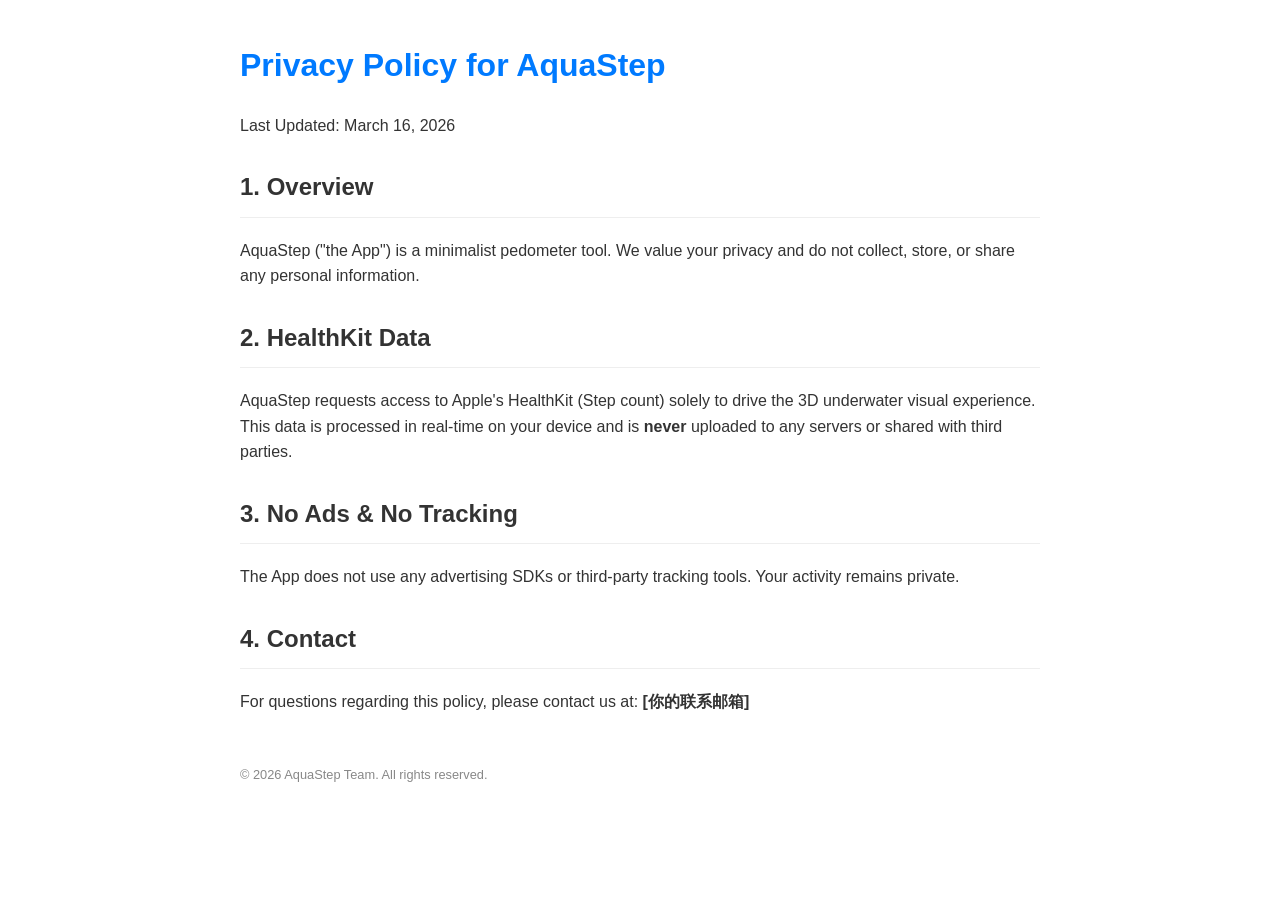
==== index.html @ 60d7770e "Add Privacy Policy page for AquaStep" ====
<!DOCTYPE html>
<html lang="en">
<head>
    <meta charset="UTF-8">
    <meta name="viewport" content="width=device-width, initial-scale=1.0">
    <title>Privacy Policy - AquaStep</title>
    <style>
        body { font-family: -apple-system, BlinkMacSystemFont, "Segoe UI", Roboto, sans-serif; line-height: 1.6; color: #333; max-width: 800px; margin: 40px auto; padding: 0 20px; }
        h1 { color: #007AFF; }
        h2 { border-bottom: 1px solid #eee; padding-bottom: 10px; margin-top: 30px; }
        .footer { margin-top: 50px; font-size: 0.8em; color: #888; }
    </style>
</head>
<body>
    <h1>Privacy Policy for AquaStep</h1>
    <p>Last Updated: March 16, 2026</p>

    <h2>1. Overview</h2>
    <p>AquaStep ("the App") is a minimalist pedometer tool. We value your privacy and do not collect, store, or share any personal information.</p>

    <h2>2. HealthKit Data</h2>
    <p>AquaStep requests access to Apple's HealthKit (Step count) solely to drive the 3D underwater visual experience. This data is processed in real-time on your device and is <strong>never</strong> uploaded to any servers or shared with third parties.</p>

    <h2>3. No Ads & No Tracking</h2>
    <p>The App does not use any advertising SDKs or third-party tracking tools. Your activity remains private.</p>

    <h2>4. Contact</h2>
    <p>For questions regarding this policy, please contact us at: <strong>[你的联系邮箱]</strong></p>

    <div class="footer">© 2026 AquaStep Team. All rights reserved.</div>
</body>
</html>
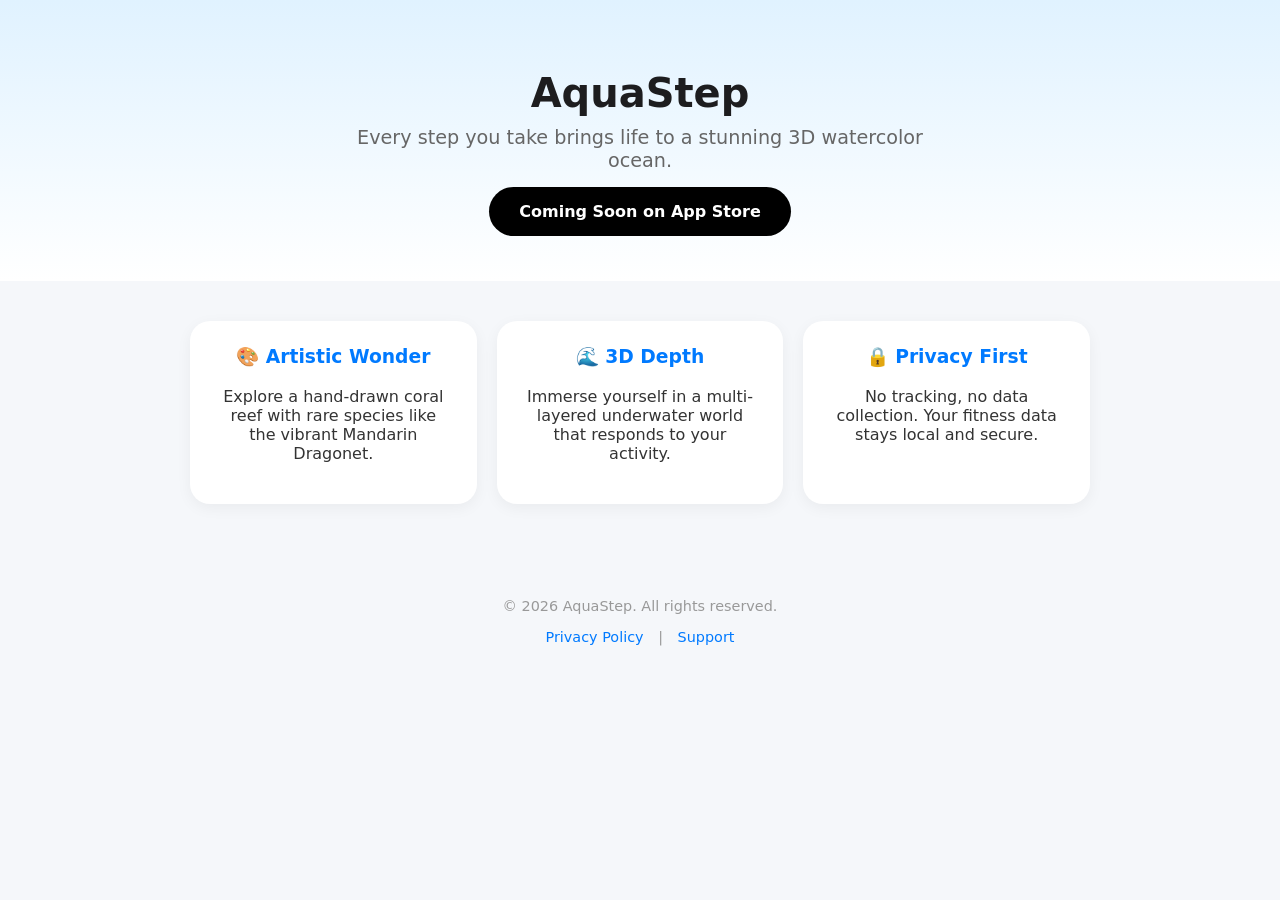
==== commit 52737819: "Update title and content for AquaStep landing page" ====
--- a/index.html
+++ b/index.html
@@ -3,30 +3,61 @@
 <head>
     <meta charset="UTF-8">
     <meta name="viewport" content="width=device-width, initial-scale=1.0">
-    <title>Privacy Policy - AquaStep</title>
+    <title>AquaStep - Walk to Build Your Ocean</title>
     <style>
-        body { font-family: -apple-system, BlinkMacSystemFont, "Segoe UI", Roboto, sans-serif; line-height: 1.6; color: #333; max-width: 800px; margin: 40px auto; padding: 0 20px; }
-        h1 { color: #007AFF; }
-        h2 { border-bottom: 1px solid #eee; padding-bottom: 10px; margin-top: 30px; }
-        .footer { margin-top: 50px; font-size: 0.8em; color: #888; }
+        :root { --primary: #007AFF; --bg: #f5f7fa; }
+        body { font-family: -apple-system, system-ui, sans-serif; margin: 0; background: var(--bg); color: #333; display: flex; flex-direction: column; align-items: center; }
+        
+        /* 顶部装饰区 */
+        .hero { background: linear-gradient(180deg, #e0f2ff 0%, #ffffff 100%); width: 100%; padding: 60px 20px; text-align: center; }
+        .app-icon { width: 120px; height: 120px; border-radius: 28px; box-shadow: 0 10px 30px rgba(0,0,0,0.1); margin-bottom: 20px; }
+        h1 { font-size: 2.5rem; margin: 10px 0; color: #1d1d1f; }
+        .tagline { font-size: 1.2rem; color: #666; max-width: 600px; margin: 0 auto 30px; }
+
+        /* 特性区 */
+        .features { max-width: 900px; display: grid; grid-template-columns: repeat(auto-fit, minmax(250px, 1fr)); gap: 20px; padding: 40px 20px; }
+        .card { background: white; padding: 25px; border-radius: 20px; box-shadow: 0 4px 15px rgba(0,0,0,0.05); text-align: center; }
+        .card h3 { color: var(--primary); margin-top: 0; }
+
+        /* 底部 */
+        footer { margin-top: auto; padding: 40px; font-size: 0.9rem; color: #999; text-align: center; }
+        footer a { color: var(--primary); text-decoration: none; margin: 0 10px; }
+        
+        .download-btn { background: #000; color: #fff; padding: 15px 30px; border-radius: 50px; text-decoration: none; font-weight: bold; transition: transform 0.2s; }
+        .download-btn:hover { transform: scale(1.05); }
     </style>
 </head>
 <body>
-    <h1>Privacy Policy for AquaStep</h1>
-    <p>Last Updated: March 16, 2026</p>
 
-    <h2>1. Overview</h2>
-    <p>AquaStep ("the App") is a minimalist pedometer tool. We value your privacy and do not collect, store, or share any personal information.</p>
+    <div class="hero">
+        <img src="https://tianxin1.github.io/AquaStep-Privacy/icon.png" alt="AquaStep Icon" class="app-icon" onerror="this.style.display='none'">
+        <h1>AquaStep</h1>
+        <p class="tagline">Every step you take brings life to a stunning 3D watercolor ocean.</p>
+        <a href="#" class="download-btn">Coming Soon on App Store</a>
+    </div>
 
-    <h2>2. HealthKit Data</h2>
-    <p>AquaStep requests access to Apple's HealthKit (Step count) solely to drive the 3D underwater visual experience. This data is processed in real-time on your device and is <strong>never</strong> uploaded to any servers or shared with third parties.</p>
+    <div class="features">
+        <div class="card">
+            <h3>🎨 Artistic Wonder</h3>
+            <p>Explore a hand-drawn coral reef with rare species like the vibrant Mandarin Dragonet.</p>
+        </div>
+        <div class="card">
+            <h3>🌊 3D Depth</h3>
+            <p>Immerse yourself in a multi-layered underwater world that responds to your activity.</p>
+        </div>
+        <div class="card">
+            <h3>🔒 Privacy First</h3>
+            <p>No tracking, no data collection. Your fitness data stays local and secure.</p>
+        </div>
+    </div>
 
-    <h2>3. No Ads & No Tracking</h2>
-    <p>The App does not use any advertising SDKs or third-party tracking tools. Your activity remains private.</p>
+    <footer>
+        <p>© 2026 AquaStep. All rights reserved.</p>
+        <p>
+            <a href="Privacy.html">Privacy Policy</a> | 
+            <a href="mailto:你的邮箱">Support</a>
+        </p>
+    </footer>
 
-    <h2>4. Contact</h2>
-    <p>For questions regarding this policy, please contact us at: <strong>[你的联系邮箱]</strong></p>
-
-    <div class="footer">© 2026 AquaStep Team. All rights reserved.</div>
 </body>
 </html>
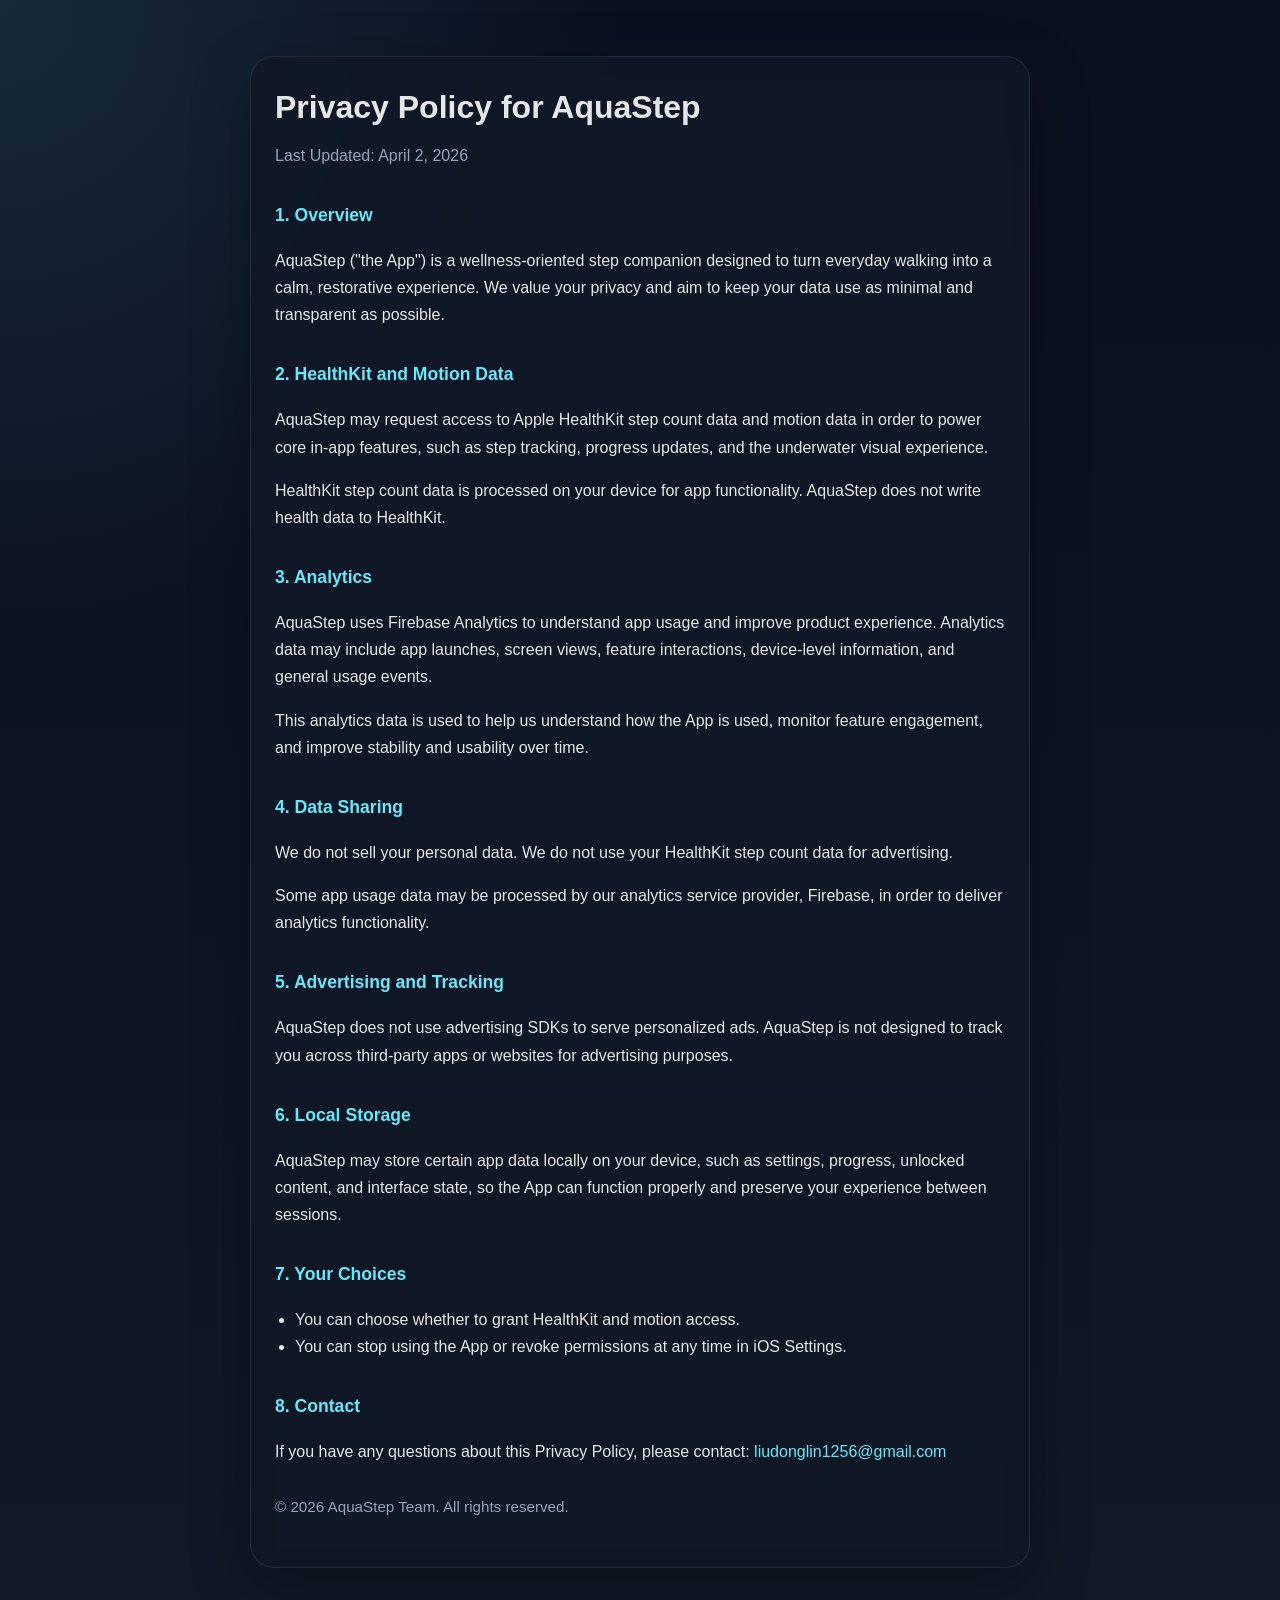
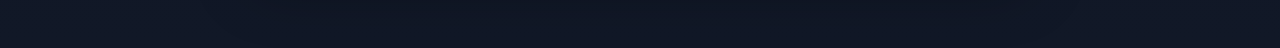
==== commit 21b04713: "Update index.html for Privacy Policy page" ====
--- a/index.html
+++ b/index.html
@@ -1,63 +1,161 @@
 <!DOCTYPE html>
 <html lang="en">
 <head>
-    <meta charset="UTF-8">
-    <meta name="viewport" content="width=device-width, initial-scale=1.0">
-    <title>AquaStep - Walk to Build Your Ocean</title>
-    <style>
-        :root { --primary: #007AFF; --bg: #f5f7fa; }
-        body { font-family: -apple-system, system-ui, sans-serif; margin: 0; background: var(--bg); color: #333; display: flex; flex-direction: column; align-items: center; }
-        
-        /* 顶部装饰区 */
-        .hero { background: linear-gradient(180deg, #e0f2ff 0%, #ffffff 100%); width: 100%; padding: 60px 20px; text-align: center; }
-        .app-icon { width: 120px; height: 120px; border-radius: 28px; box-shadow: 0 10px 30px rgba(0,0,0,0.1); margin-bottom: 20px; }
-        h1 { font-size: 2.5rem; margin: 10px 0; color: #1d1d1f; }
-        .tagline { font-size: 1.2rem; color: #666; max-width: 600px; margin: 0 auto 30px; }
+  <meta charset="UTF-8" />
+  <meta name="viewport" content="width=device-width, initial-scale=1.0" />
+  <title>Privacy Policy - AquaStep</title>
+  <style>
+    :root {
+      --bg: #0f172a;
+      --panel: #111827;
+      --text: #e5e7eb;
+      --muted: #94a3b8;
+      --accent: #67e8f9;
+      --border: rgba(255,255,255,0.08);
+    }
 
-        /* 特性区 */
-        .features { max-width: 900px; display: grid; grid-template-columns: repeat(auto-fit, minmax(250px, 1fr)); gap: 20px; padding: 40px 20px; }
-        .card { background: white; padding: 25px; border-radius: 20px; box-shadow: 0 4px 15px rgba(0,0,0,0.05); text-align: center; }
-        .card h3 { color: var(--primary); margin-top: 0; }
+    * { box-sizing: border-box; }
 
-        /* 底部 */
-        footer { margin-top: auto; padding: 40px; font-size: 0.9rem; color: #999; text-align: center; }
-        footer a { color: var(--primary); text-decoration: none; margin: 0 10px; }
-        
-        .download-btn { background: #000; color: #fff; padding: 15px 30px; border-radius: 50px; text-decoration: none; font-weight: bold; transition: transform 0.2s; }
-        .download-btn:hover { transform: scale(1.05); }
-    </style>
+    body {
+      margin: 0;
+      font-family: -apple-system, BlinkMacSystemFont, "SF Pro Text", "Helvetica Neue", sans-serif;
+      background:
+        radial-gradient(circle at top left, rgba(103,232,249,0.12), transparent 30%),
+        linear-gradient(180deg, #0b1020 0%, #111827 100%);
+      color: var(--text);
+      line-height: 1.7;
+    }
+
+    .wrap {
+      max-width: 820px;
+      margin: 0 auto;
+      padding: 56px 20px 80px;
+    }
+
+    .card {
+      background: rgba(17, 24, 39, 0.82);
+      backdrop-filter: blur(10px);
+      border: 1px solid var(--border);
+      border-radius: 24px;
+      padding: 32px 24px;
+      box-shadow: 0 20px 60px rgba(0, 0, 0, 0.28);
+    }
+
+    h1 {
+      margin: 0 0 8px;
+      font-size: 2rem;
+      line-height: 1.15;
+    }
+
+    h2 {
+      margin-top: 32px;
+      margin-bottom: 10px;
+      font-size: 1.1rem;
+      color: var(--accent);
+    }
+
+    p, li {
+      color: var(--text);
+      font-size: 1rem;
+    }
+
+    .muted {
+      color: var(--muted);
+      margin-bottom: 20px;
+    }
+
+    a {
+      color: var(--accent);
+      text-decoration: none;
+    }
+
+    a:hover {
+      text-decoration: underline;
+    }
+
+    ul {
+      padding-left: 20px;
+    }
+
+    .footer {
+      margin-top: 28px;
+      color: var(--muted);
+      font-size: 0.95rem;
+    }
+  </style>
 </head>
 <body>
+  <main class="wrap">
+    <section class="card">
+      <h1>Privacy Policy for AquaStep</h1>
+      <p class="muted">Last Updated: April 2, 2026</p >
 
-    <div class="hero">
-        <img src="https://tianxin1.github.io/AquaStep-Privacy/icon.png" alt="AquaStep Icon" class="app-icon" onerror="this.style.display='none'">
-        <h1>AquaStep</h1>
-        <p class="tagline">Every step you take brings life to a stunning 3D watercolor ocean.</p>
-        <a href="#" class="download-btn">Coming Soon on App Store</a>
-    </div>
+      <h2>1. Overview</h2>
+      <p>
+        AquaStep ("the App") is a wellness-oriented step companion designed to turn everyday walking
+        into a calm, restorative experience. We value your privacy and aim to keep your data use as
+        minimal and transparent as possible.
+      </p >
 
-    <div class="features">
-        <div class="card">
-            <h3>🎨 Artistic Wonder</h3>
-            <p>Explore a hand-drawn coral reef with rare species like the vibrant Mandarin Dragonet.</p>
-        </div>
-        <div class="card">
-            <h3>🌊 3D Depth</h3>
-            <p>Immerse yourself in a multi-layered underwater world that responds to your activity.</p>
-        </div>
-        <div class="card">
-            <h3>🔒 Privacy First</h3>
-            <p>No tracking, no data collection. Your fitness data stays local and secure.</p>
-        </div>
-    </div>
+      <h2>2. HealthKit and Motion Data</h2>
+      <p>
+        AquaStep may request access to Apple HealthKit step count data and motion data in order to
+        power core in-app features, such as step tracking, progress updates, and the underwater
+        visual experience.
+      </p >
+      <p>
+        HealthKit step count data is processed on your device for app functionality. AquaStep does
+        not write health data to HealthKit.
+      </p >
 
-    <footer>
-        <p>© 2026 AquaStep. All rights reserved.</p>
-        <p>
-            <a href="Privacy.html">Privacy Policy</a> | 
-            <a href="mailto:你的邮箱">Support</a>
-        </p>
-    </footer>
+      <h2>3. Analytics</h2>
+      <p>
+        AquaStep uses Firebase Analytics to understand app usage and improve product experience.
+        Analytics data may include app launches, screen views, feature interactions, device-level
+        information, and general usage events.
+      </p >
+      <p>
+        This analytics data is used to help us understand how the App is used, monitor feature
+        engagement, and improve stability and usability over time.
+      </p >
 
+      <h2>4. Data Sharing</h2>
+      <p>
+        We do not sell your personal data. We do not use your HealthKit step count data for
+        advertising.
+      </p >
+      <p>
+        Some app usage data may be processed by our analytics service provider, Firebase, in order
+        to deliver analytics functionality.
+      </p >
+
+      <h2>5. Advertising and Tracking</h2>
+      <p>
+        AquaStep does not use advertising SDKs to serve personalized ads. AquaStep is not designed
+        to track you across third-party apps or websites for advertising purposes.
+      </p >
+
+      <h2>6. Local Storage</h2>
+      <p>
+        AquaStep may store certain app data locally on your device, such as settings, progress,
+        unlocked content, and interface state, so the App can function properly and preserve your
+        experience between sessions.
+      </p >
+
+      <h2>7. Your Choices</h2>
+      <ul>
+        <li>You can choose whether to grant HealthKit and motion access.</li>
+        <li>You can stop using the App or revoke permissions at any time in iOS Settings.</li>
+      </ul>
+
+      <h2>8. Contact</h2>
+      <p>
+        If you have any questions about this Privacy Policy, please contact:
+        <a href=" ">liudonglin1256@gmail.com</a >
+      </p >
+
+      <p class="footer">© 2026 AquaStep Team. All rights reserved.</p >
+    </section>
+  </main>
 </body>
 </html>
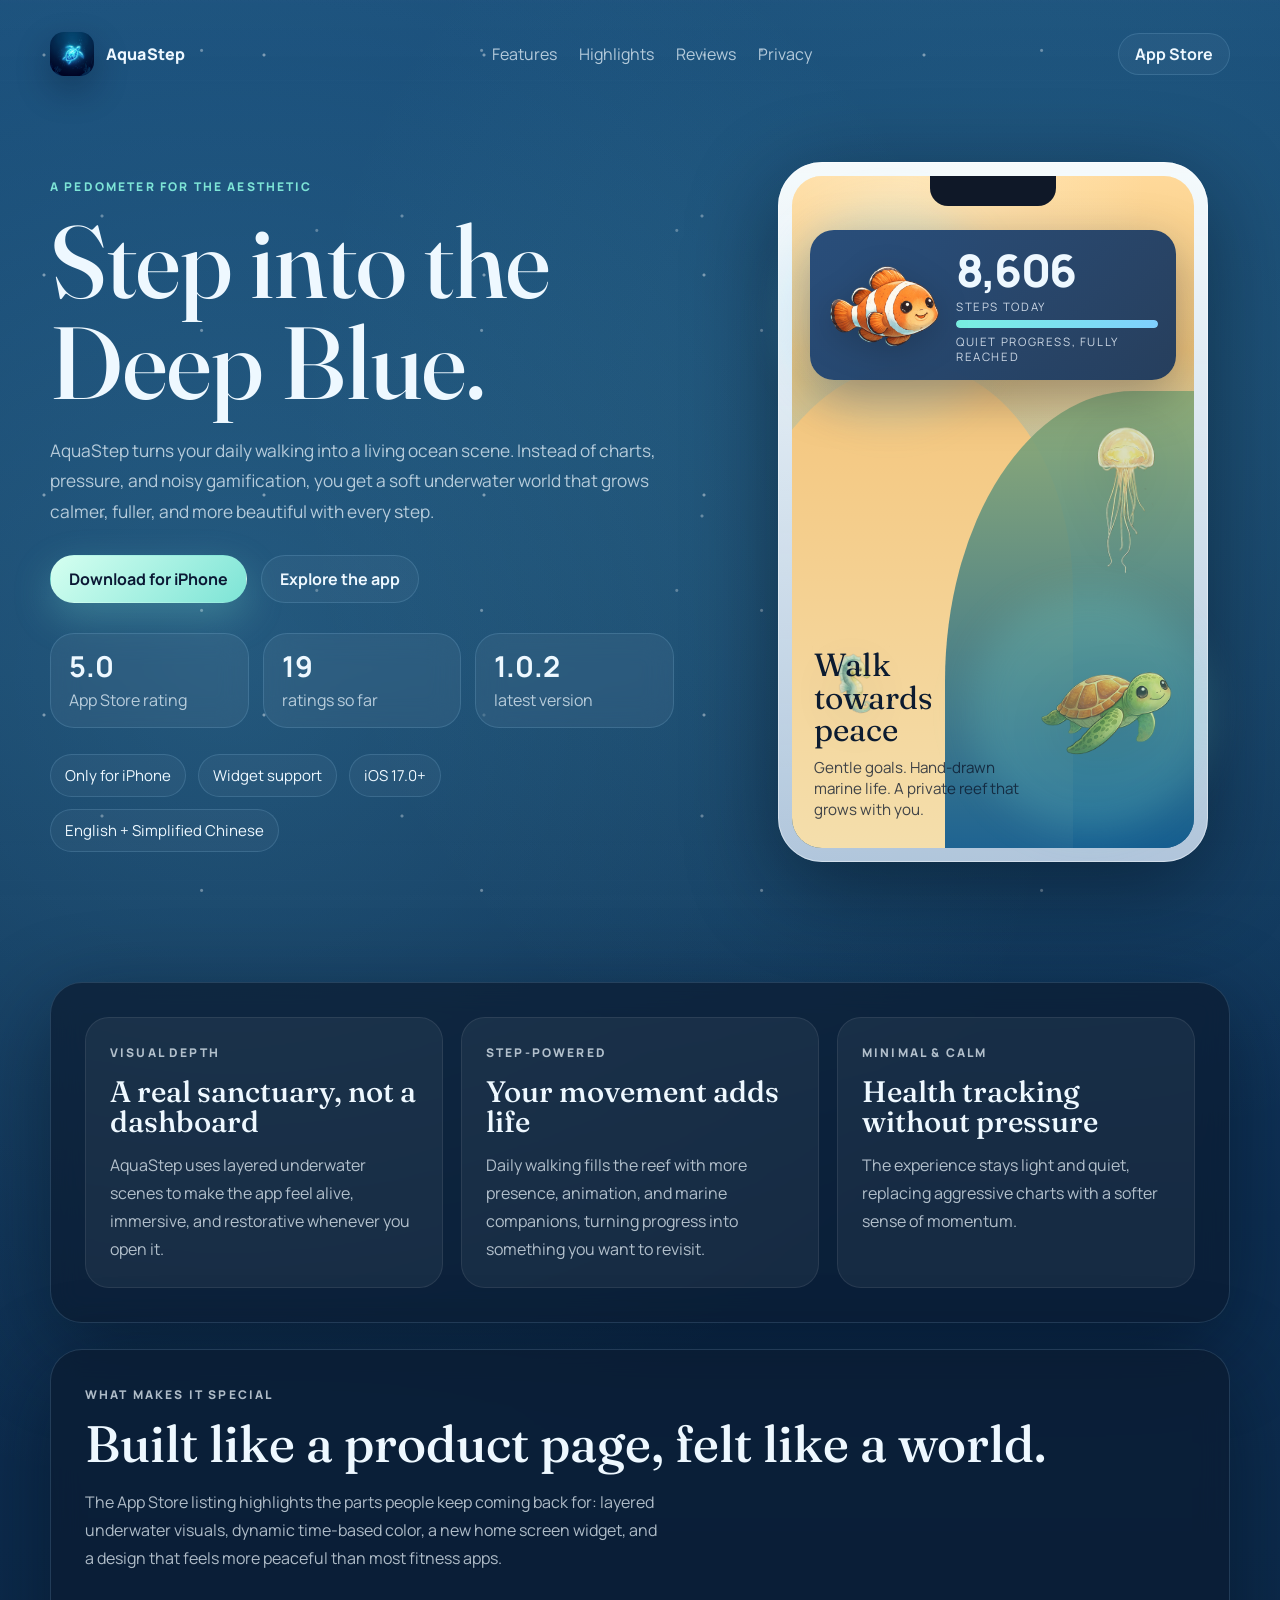
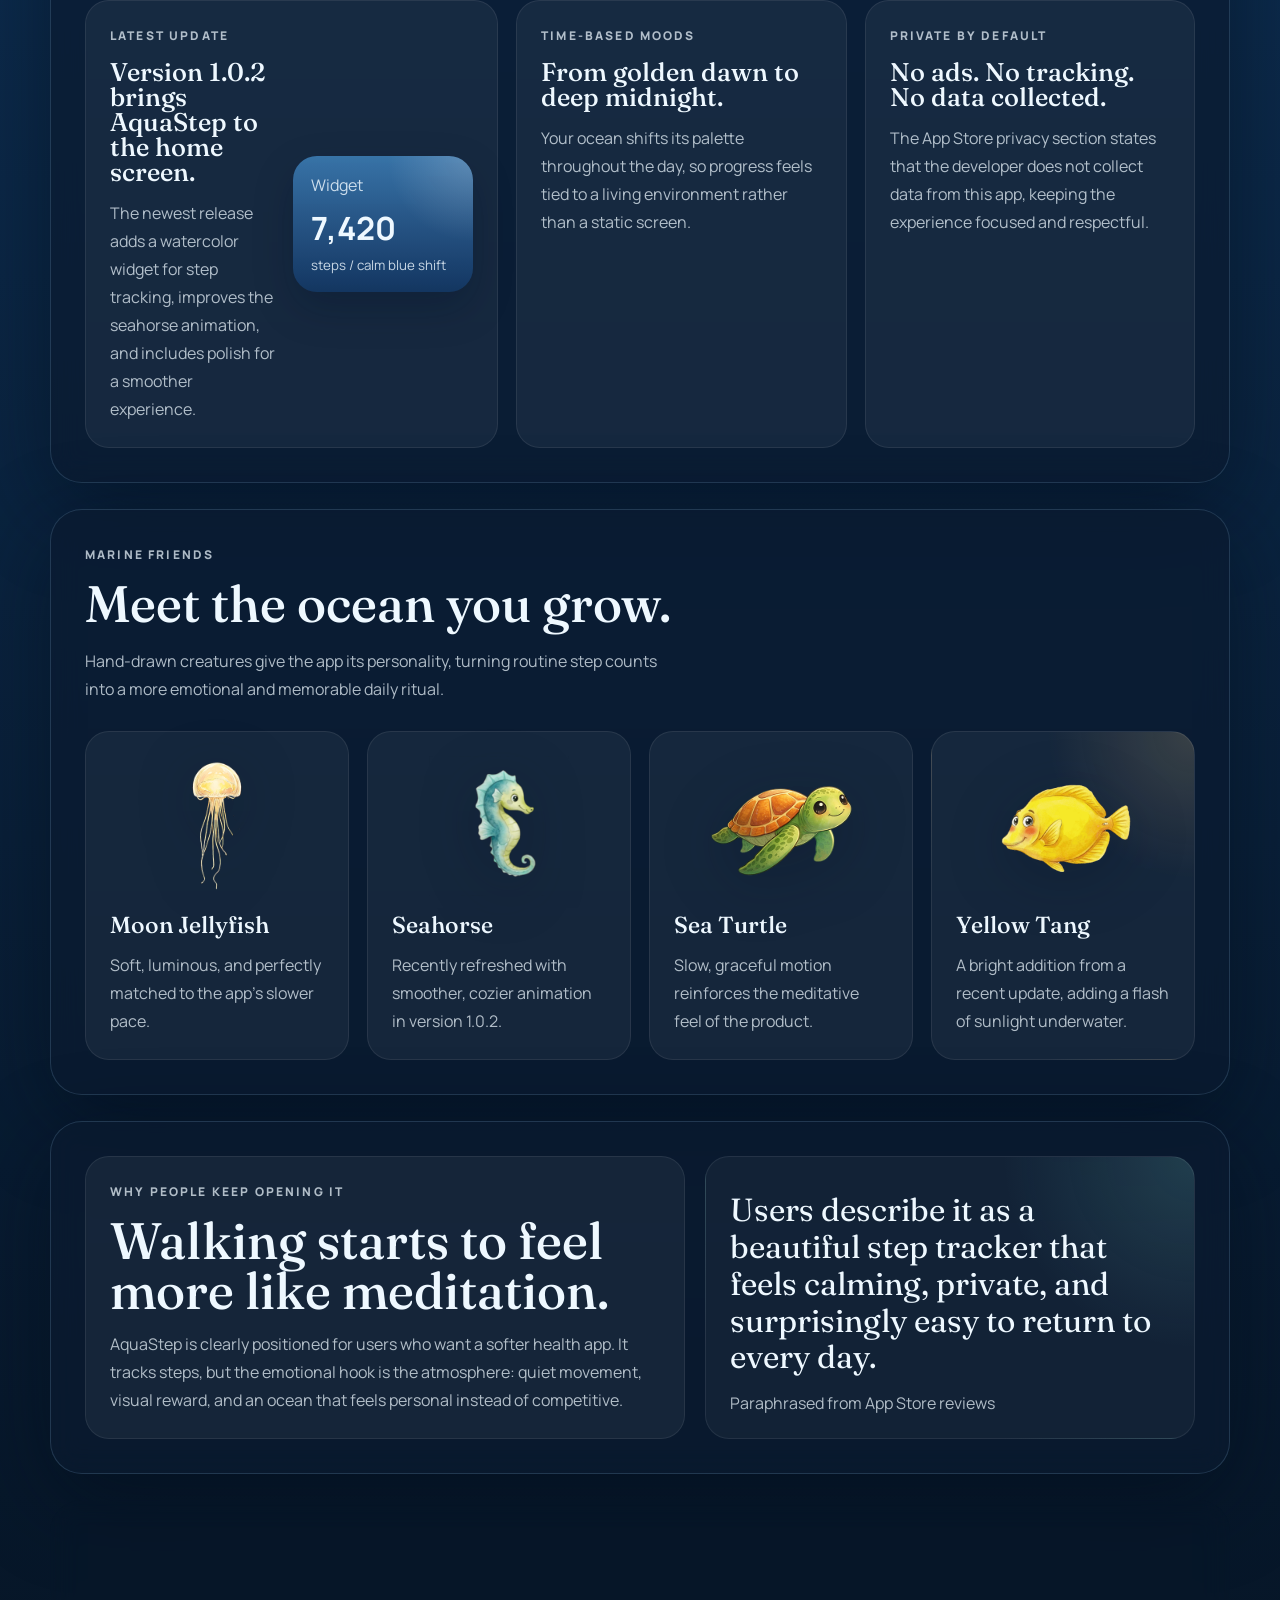
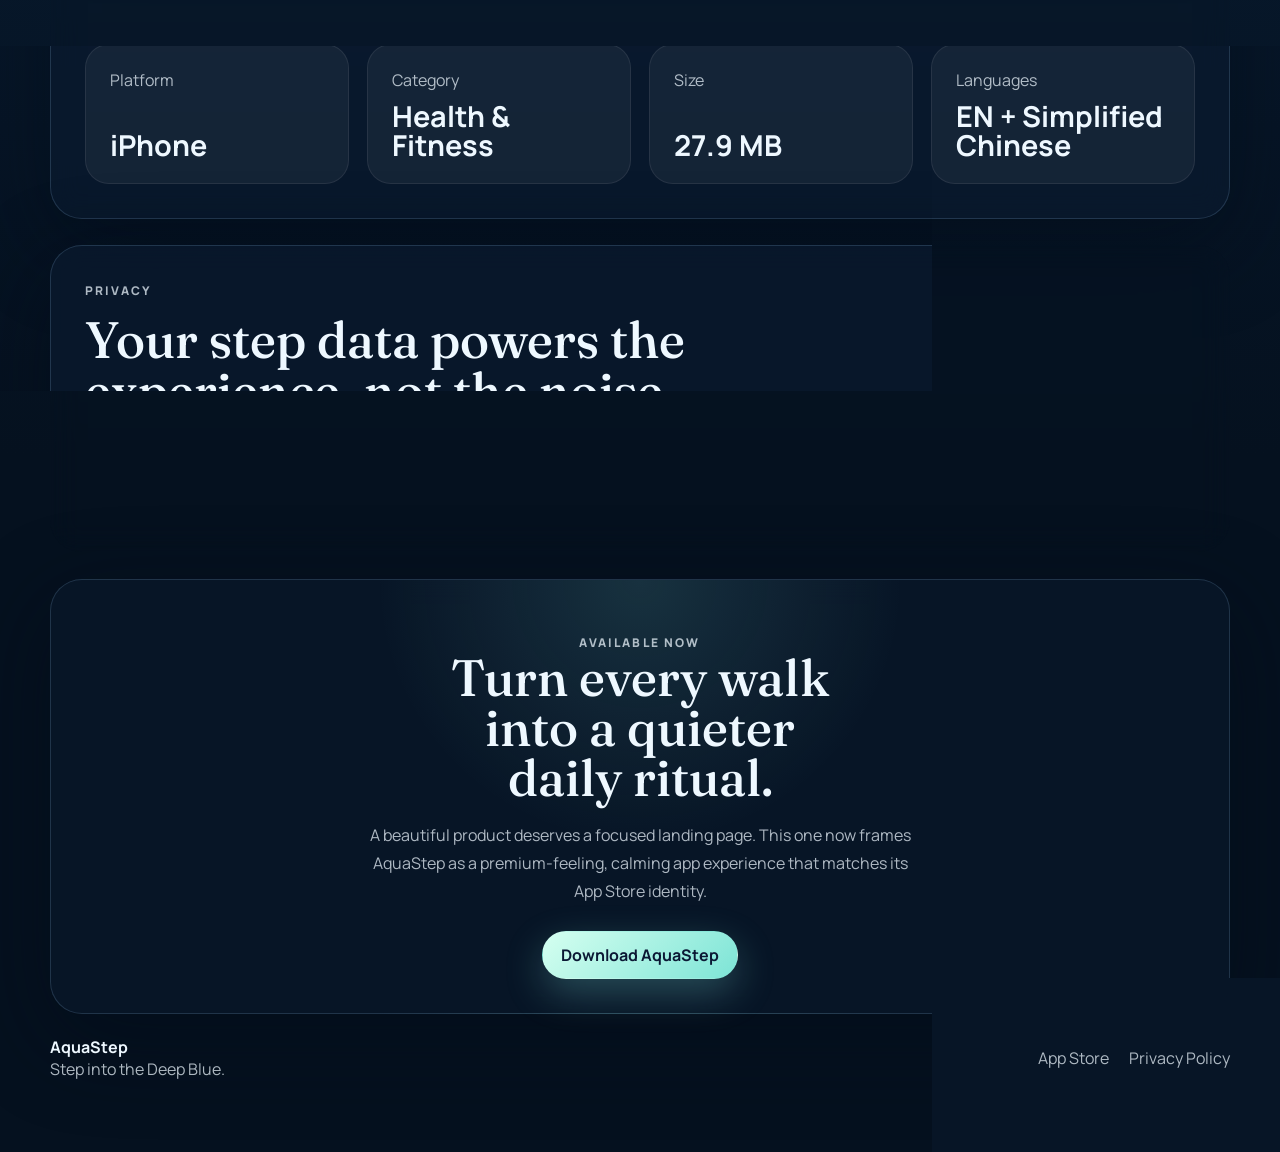
==== commit c33509a6: "Update index.html" ====
--- a/index.html
+++ b/index.html
@@ -3,159 +3,344 @@
 <head>
   <meta charset="UTF-8" />
   <meta name="viewport" content="width=device-width, initial-scale=1.0" />
-  <title>Privacy Policy - AquaStep</title>
-  <style>
-    :root {
-      --bg: #0f172a;
-      --panel: #111827;
-      --text: #e5e7eb;
-      --muted: #94a3b8;
-      --accent: #67e8f9;
-      --border: rgba(255,255,255,0.08);
-    }
-
-    * { box-sizing: border-box; }
-
-    body {
-      margin: 0;
-      font-family: -apple-system, BlinkMacSystemFont, "SF Pro Text", "Helvetica Neue", sans-serif;
-      background:
-        radial-gradient(circle at top left, rgba(103,232,249,0.12), transparent 30%),
-        linear-gradient(180deg, #0b1020 0%, #111827 100%);
-      color: var(--text);
-      line-height: 1.7;
-    }
-
-    .wrap {
-      max-width: 820px;
-      margin: 0 auto;
-      padding: 56px 20px 80px;
-    }
-
-    .card {
-      background: rgba(17, 24, 39, 0.82);
-      backdrop-filter: blur(10px);
-      border: 1px solid var(--border);
-      border-radius: 24px;
-      padding: 32px 24px;
-      box-shadow: 0 20px 60px rgba(0, 0, 0, 0.28);
-    }
-
-    h1 {
-      margin: 0 0 8px;
-      font-size: 2rem;
-      line-height: 1.15;
-    }
-
-    h2 {
-      margin-top: 32px;
-      margin-bottom: 10px;
-      font-size: 1.1rem;
-      color: var(--accent);
-    }
-
-    p, li {
-      color: var(--text);
-      font-size: 1rem;
-    }
-
-    .muted {
-      color: var(--muted);
-      margin-bottom: 20px;
-    }
-
-    a {
-      color: var(--accent);
-      text-decoration: none;
-    }
-
-    a:hover {
-      text-decoration: underline;
-    }
-
-    ul {
-      padding-left: 20px;
-    }
-
-    .footer {
-      margin-top: 28px;
-      color: var(--muted);
-      font-size: 0.95rem;
-    }
-  </style>
+  <meta
+    name="description"
+    content="AquaStep is a calm iPhone pedometer that turns daily walking into a hand-drawn underwater sanctuary."
+  />
+  <title>AquaStep | Step into the Deep Blue</title>
+  <link rel="preconnect" href="https://fonts.googleapis.com" />
+  <link rel="preconnect" href="https://fonts.gstatic.com" crossorigin />
+  <link
+    href="https://fonts.googleapis.com/css2?family=Fraunces:opsz,wght@9..144,400;9..144,500&family=Manrope:wght@400;500;600;700;800&display=swap"
+    rel="stylesheet"
+  />
+  <link rel="stylesheet" href="./styles.css" />
 </head>
 <body>
-  <main class="wrap">
-    <section class="card">
-      <h1>Privacy Policy for AquaStep</h1>
-      <p class="muted">Last Updated: April 2, 2026</p >
-
-      <h2>1. Overview</h2>
-      <p>
-        AquaStep ("the App") is a wellness-oriented step companion designed to turn everyday walking
-        into a calm, restorative experience. We value your privacy and aim to keep your data use as
-        minimal and transparent as possible.
-      </p >
-
-      <h2>2. HealthKit and Motion Data</h2>
-      <p>
-        AquaStep may request access to Apple HealthKit step count data and motion data in order to
-        power core in-app features, such as step tracking, progress updates, and the underwater
-        visual experience.
-      </p >
-      <p>
-        HealthKit step count data is processed on your device for app functionality. AquaStep does
-        not write health data to HealthKit.
-      </p >
-
-      <h2>3. Analytics</h2>
-      <p>
-        AquaStep uses Firebase Analytics to understand app usage and improve product experience.
-        Analytics data may include app launches, screen views, feature interactions, device-level
-        information, and general usage events.
-      </p >
-      <p>
-        This analytics data is used to help us understand how the App is used, monitor feature
-        engagement, and improve stability and usability over time.
-      </p >
-
-      <h2>4. Data Sharing</h2>
-      <p>
-        We do not sell your personal data. We do not use your HealthKit step count data for
-        advertising.
-      </p >
-      <p>
-        Some app usage data may be processed by our analytics service provider, Firebase, in order
-        to deliver analytics functionality.
-      </p >
-
-      <h2>5. Advertising and Tracking</h2>
-      <p>
-        AquaStep does not use advertising SDKs to serve personalized ads. AquaStep is not designed
-        to track you across third-party apps or websites for advertising purposes.
-      </p >
-
-      <h2>6. Local Storage</h2>
-      <p>
-        AquaStep may store certain app data locally on your device, such as settings, progress,
-        unlocked content, and interface state, so the App can function properly and preserve your
-        experience between sessions.
-      </p >
-
-      <h2>7. Your Choices</h2>
-      <ul>
-        <li>You can choose whether to grant HealthKit and motion access.</li>
-        <li>You can stop using the App or revoke permissions at any time in iOS Settings.</li>
-      </ul>
-
-      <h2>8. Contact</h2>
-      <p>
-        If you have any questions about this Privacy Policy, please contact:
-        <a href=" ">liudonglin1256@gmail.com</a >
-      </p >
-
-      <p class="footer">© 2026 AquaStep Team. All rights reserved.</p >
-    </section>
-  </main>
+  <div class="page-shell">
+    <header class="topbar">
+      <a class="brand" href="#hero" aria-label="AquaStep home">
+        <img src="./app-icon.png" alt="AquaStep app icon" class="brand__icon" />
+        <span>AquaStep</span>
+      </a>
+
+      <nav class="topbar__nav" aria-label="Primary">
+        <a href="#features">Features</a>
+        <a href="#highlights">Highlights</a>
+        <a href="#reviews">Reviews</a>
+        <a href="#privacy">Privacy</a>
+      </nav>
+
+      <a
+        class="button button--ghost"
+        href="https://apps.apple.com/us/app/aquastep/id6760325299"
+        target="_blank"
+        rel="noreferrer"
+      >
+        App Store
+      </a>
+    </header>
+
+    <main>
+      <section class="hero" id="hero">
+        <div class="hero__copy">
+          <p class="eyebrow">A Pedometer for the Aesthetic</p>
+          <h1>Step into the Deep Blue.</h1>
+          <p class="hero__lede">
+            AquaStep turns your daily walking into a living ocean scene. Instead of charts,
+            pressure, and noisy gamification, you get a soft underwater world that grows
+            calmer, fuller, and more beautiful with every step.
+          </p>
+
+          <div class="hero__actions">
+            <a
+              class="button button--primary"
+              href="https://apps.apple.com/us/app/aquastep/id6760325299"
+              target="_blank"
+              rel="noreferrer"
+            >
+              Download for iPhone
+            </a>
+            <a class="button button--secondary" href="#features">Explore the app</a>
+          </div>
+
+          <div class="hero__stats" aria-label="AquaStep quick facts">
+            <article>
+              <strong>5.0</strong>
+              <span>App Store rating</span>
+            </article>
+            <article>
+              <strong>19</strong>
+              <span>ratings so far</span>
+            </article>
+            <article>
+              <strong>1.0.2</strong>
+              <span>latest version</span>
+            </article>
+          </div>
+
+          <ul class="hero__meta" aria-label="Highlights">
+            <li>Only for iPhone</li>
+            <li>Widget support</li>
+            <li>iOS 17.0+</li>
+            <li>English + Simplified Chinese</li>
+          </ul>
+        </div>
+
+        <div class="hero__visual" aria-hidden="true">
+          <div class="phone">
+            <div class="phone__frame"></div>
+            <div class="phone__notch"></div>
+            <div class="phone__screen">
+              <div class="widget-card">
+                <img src="./clownfish.png" alt="" class="widget-card__fish" />
+                <div class="widget-card__stats">
+                  <span class="widget-card__steps">8,606</span>
+                  <span class="widget-card__label">steps today</span>
+                  <div class="widget-card__bar">
+                    <span></span>
+                  </div>
+                  <span class="widget-card__goal">quiet progress, fully reached</span>
+                </div>
+              </div>
+
+              <div class="ocean-layers">
+                <div class="ocean-layer ocean-layer--glow"></div>
+                <div class="ocean-layer ocean-layer--sunrise"></div>
+                <div class="ocean-layer ocean-layer--sand"></div>
+                <div class="ocean-layer ocean-layer--reef"></div>
+              </div>
+
+              <img src="./jellyfish.png" alt="" class="floaty floaty--jellyfish" />
+              <img src="./seahorse.png" alt="" class="floaty floaty--seahorse" />
+              <img src="./sea-turtle.png" alt="" class="floaty floaty--turtle" />
+
+              <div class="screen-copy">
+                <p>Walk towards peace</p>
+                <span>Gentle goals. Hand-drawn marine life. A private reef that grows with you.</span>
+              </div>
+            </div>
+          </div>
+
+          <div class="hero-glow hero-glow--one"></div>
+          <div class="hero-glow hero-glow--two"></div>
+        </div>
+      </section>
+
+      <section class="feature-strip" id="features">
+        <article class="feature-card">
+          <p class="feature-card__tag">Visual depth</p>
+          <h2>A real sanctuary, not a dashboard</h2>
+          <p>
+            AquaStep uses layered underwater scenes to make the app feel alive, immersive,
+            and restorative whenever you open it.
+          </p>
+        </article>
+        <article class="feature-card">
+          <p class="feature-card__tag">Step-powered</p>
+          <h2>Your movement adds life</h2>
+          <p>
+            Daily walking fills the reef with more presence, animation, and marine companions,
+            turning progress into something you want to revisit.
+          </p>
+        </article>
+        <article class="feature-card">
+          <p class="feature-card__tag">Minimal & calm</p>
+          <h2>Health tracking without pressure</h2>
+          <p>
+            The experience stays light and quiet, replacing aggressive charts with a softer
+            sense of momentum.
+          </p>
+        </article>
+      </section>
+
+      <section class="highlights" id="highlights">
+        <div class="section-heading">
+          <p class="eyebrow">What makes it special</p>
+          <h2>Built like a product page, felt like a world.</h2>
+          <p>
+            The App Store listing highlights the parts people keep coming back for: layered
+            underwater visuals, dynamic time-based color, a new home screen widget, and a
+            design that feels more peaceful than most fitness apps.
+          </p>
+        </div>
+
+        <div class="highlight-grid">
+          <article class="highlight-card highlight-card--wide">
+            <div>
+              <p class="highlight-card__eyebrow">Latest update</p>
+              <h3>Version 1.0.2 brings AquaStep to the home screen.</h3>
+              <p>
+                The newest release adds a watercolor widget for step tracking, improves the
+                seahorse animation, and includes polish for a smoother experience.
+              </p>
+            </div>
+            <div class="mini-widget" aria-hidden="true">
+              <span>Widget</span>
+              <strong>7,420</strong>
+              <small>steps / calm blue shift</small>
+            </div>
+          </article>
+
+          <article class="highlight-card">
+            <p class="highlight-card__eyebrow">Time-based moods</p>
+            <h3>From golden dawn to deep midnight.</h3>
+            <p>
+              Your ocean shifts its palette throughout the day, so progress feels tied to a
+              living environment rather than a static screen.
+            </p>
+          </article>
+
+          <article class="highlight-card">
+            <p class="highlight-card__eyebrow">Private by default</p>
+            <h3>No ads. No tracking. No data collected.</h3>
+            <p>
+              The App Store privacy section states that the developer does not collect data
+              from this app, keeping the experience focused and respectful.
+            </p>
+          </article>
+        </div>
+      </section>
+
+      <section class="creatures">
+        <div class="section-heading">
+          <p class="eyebrow">Marine friends</p>
+          <h2>Meet the ocean you grow.</h2>
+          <p>
+            Hand-drawn creatures give the app its personality, turning routine step counts
+            into a more emotional and memorable daily ritual.
+          </p>
+        </div>
+
+        <div class="creature-grid">
+          <article class="creature-card">
+            <img src="./jellyfish.png" alt="Moon Jellyfish" />
+            <h3>Moon Jellyfish</h3>
+            <p>Soft, luminous, and perfectly matched to the app's slower pace.</p>
+          </article>
+          <article class="creature-card">
+            <img src="./seahorse.png" alt="Seahorse" />
+            <h3>Seahorse</h3>
+            <p>Recently refreshed with smoother, cozier animation in version 1.0.2.</p>
+          </article>
+          <article class="creature-card">
+            <img src="./sea-turtle.png" alt="Sea Turtle" />
+            <h3>Sea Turtle</h3>
+            <p>Slow, graceful motion reinforces the meditative feel of the product.</p>
+          </article>
+          <article class="creature-card creature-card--accent">
+            <img src="./yellow-tang.png" alt="Yellow Tang" />
+            <h3>Yellow Tang</h3>
+            <p>A bright addition from a recent update, adding a flash of sunlight underwater.</p>
+          </article>
+        </div>
+      </section>
+
+      <section class="story" id="reviews">
+        <div class="story__panel">
+          <p class="eyebrow">Why people keep opening it</p>
+          <h2>Walking starts to feel more like meditation.</h2>
+          <p>
+            AquaStep is clearly positioned for users who want a softer health app. It tracks
+            steps, but the emotional hook is the atmosphere: quiet movement, visual reward,
+            and an ocean that feels personal instead of competitive.
+          </p>
+        </div>
+
+        <div class="story__quote">
+          <p>
+            Users describe it as a beautiful step tracker that feels calming, private, and
+            surprisingly easy to return to every day.
+          </p>
+          <span>Paraphrased from App Store reviews</span>
+        </div>
+      </section>
+
+      <section class="specs">
+        <div class="section-heading">
+          <p class="eyebrow">App details</p>
+          <h2>Ready for a clean, credible launch page.</h2>
+        </div>
+
+        <div class="spec-grid">
+          <article class="spec-card">
+            <span>Platform</span>
+            <strong>iPhone</strong>
+          </article>
+          <article class="spec-card">
+            <span>Category</span>
+            <strong>Health & Fitness</strong>
+          </article>
+          <article class="spec-card">
+            <span>Size</span>
+            <strong>27.9 MB</strong>
+          </article>
+          <article class="spec-card">
+            <span>Languages</span>
+            <strong>EN + Simplified Chinese</strong>
+          </article>
+        </div>
+      </section>
+
+      <section class="privacy" id="privacy">
+        <div class="privacy__copy">
+          <p class="eyebrow">Privacy</p>
+          <h2>Your step data powers the experience, not the noise.</h2>
+          <p>
+            This page can confidently communicate AquaStep as a minimal, privacy-aware
+            product. The App Store privacy section currently states that the app does not
+            collect data.
+          </p>
+        </div>
+
+        <div class="privacy__actions">
+          <a
+            class="button button--secondary"
+            href="https://tianxin1.github.io/AquaStep-Privacy/Privacy.html"
+            target="_blank"
+            rel="noreferrer"
+          >
+            Read Privacy Policy
+          </a>
+          <a
+            class="button button--ghost"
+            href="https://apps.apple.com/us/app/aquastep/id6760325299"
+            target="_blank"
+            rel="noreferrer"
+          >
+            See App Store Listing
+          </a>
+        </div>
+      </section>
+
+      <section class="cta">
+        <p class="eyebrow">Available now</p>
+        <h2>Turn every walk into a quieter daily ritual.</h2>
+        <p>
+          A beautiful product deserves a focused landing page. This one now frames AquaStep
+          as a premium-feeling, calming app experience that matches its App Store identity.
+        </p>
+        <a
+          class="button button--primary"
+          href="https://apps.apple.com/us/app/aquastep/id6760325299"
+          target="_blank"
+          rel="noreferrer"
+        >
+          Download AquaStep
+        </a>
+      </section>
+    </main>
+
+    <footer class="footer">
+      <div>
+        <strong>AquaStep</strong>
+        <span>Step into the Deep Blue.</span>
+      </div>
+      <div class="footer__links">
+        <a href="https://apps.apple.com/us/app/aquastep/id6760325299" target="_blank" rel="noreferrer">App Store</a>
+        <a href="https://tianxin1.github.io/AquaStep-Privacy/Privacy.html" target="_blank" rel="noreferrer">Privacy Policy</a>
+      </div>
+    </footer>
+  </div>
 </body>
 </html>
--- a/styles.css
+++ b/styles.css
@@ -0,0 +1,822 @@
+:root {
+  --bg-deep: #05111f;
+  --bg-ocean: #0d2f53;
+  --bg-top: #133f67;
+  --panel: rgba(10, 27, 48, 0.7);
+  --panel-strong: rgba(8, 22, 40, 0.88);
+  --card: rgba(255, 255, 255, 0.05);
+  --line: rgba(164, 217, 255, 0.16);
+  --text: #eef8ff;
+  --muted: rgba(238, 248, 255, 0.72);
+  --accent: #7de4d6;
+  --accent-strong: #d5fff0;
+  --gold: #f4cb7e;
+  --shadow: 0 26px 90px rgba(1, 10, 24, 0.48);
+}
+
+* {
+  box-sizing: border-box;
+}
+
+html {
+  scroll-behavior: smooth;
+}
+
+body {
+  margin: 0;
+  min-width: 320px;
+  color: var(--text);
+  font-family: "Manrope", "Segoe UI", sans-serif;
+  background:
+    radial-gradient(circle at 18% 15%, rgba(130, 237, 255, 0.16), transparent 22%),
+    radial-gradient(circle at 80% 10%, rgba(125, 228, 214, 0.12), transparent 18%),
+    linear-gradient(180deg, #184c79 0%, var(--bg-ocean) 28%, var(--bg-deep) 84%);
+}
+
+body::before {
+  content: "";
+  position: fixed;
+  inset: 0;
+  pointer-events: none;
+  opacity: 0.45;
+  background-image:
+    radial-gradient(circle at 20% 25%, rgba(255, 255, 255, 0.95) 0 1px, transparent 2px),
+    radial-gradient(circle at 72% 18%, rgba(255, 255, 255, 0.8) 0 1px, transparent 2px),
+    radial-gradient(circle at 34% 72%, rgba(255, 255, 255, 0.75) 0 1px, transparent 2px),
+    radial-gradient(circle at 88% 64%, rgba(255, 255, 255, 0.65) 0 1px, transparent 2px);
+  background-size: 220px 220px, 280px 280px, 300px 300px, 360px 360px;
+}
+
+body::after {
+  content: "";
+  position: fixed;
+  inset: 0;
+  pointer-events: none;
+  opacity: 0.2;
+  background:
+    linear-gradient(180deg, rgba(255, 255, 255, 0.08), transparent 12%, transparent 88%, rgba(255, 255, 255, 0.04)),
+    repeating-linear-gradient(
+      180deg,
+      rgba(255, 255, 255, 0.02) 0,
+      rgba(255, 255, 255, 0.02) 1px,
+      transparent 1px,
+      transparent 80px
+    );
+}
+
+.page-shell {
+  position: relative;
+  z-index: 1;
+  width: min(1180px, calc(100% - 32px));
+  margin: 0 auto;
+  padding: 24px 0 72px;
+}
+
+.topbar,
+.hero,
+.feature-strip,
+.highlights,
+.creatures,
+.story,
+.specs,
+.privacy,
+.cta,
+.footer {
+  position: relative;
+}
+
+.topbar {
+  display: flex;
+  align-items: center;
+  justify-content: space-between;
+  gap: 20px;
+  padding: 8px 0 26px;
+}
+
+.brand {
+  display: inline-flex;
+  align-items: center;
+  gap: 12px;
+  color: var(--text);
+  text-decoration: none;
+  font-weight: 800;
+  letter-spacing: 0.01em;
+}
+
+.brand__icon {
+  width: 44px;
+  height: 44px;
+  border-radius: 14px;
+  box-shadow: 0 14px 34px rgba(3, 14, 36, 0.32);
+}
+
+.topbar__nav {
+  display: inline-flex;
+  gap: 22px;
+}
+
+.topbar__nav a,
+.footer__links a {
+  color: var(--muted);
+  text-decoration: none;
+}
+
+.topbar__nav a:hover,
+.footer__links a:hover {
+  color: var(--text);
+}
+
+.button {
+  display: inline-flex;
+  align-items: center;
+  justify-content: center;
+  min-height: 48px;
+  padding: 0 18px;
+  border-radius: 999px;
+  border: 1px solid transparent;
+  font-weight: 700;
+  text-decoration: none;
+  transition: transform 180ms ease, border-color 180ms ease, background 180ms ease, box-shadow 180ms ease;
+}
+
+.button:hover {
+  transform: translateY(-1px);
+}
+
+.button--primary {
+  color: #0b1834;
+  background: linear-gradient(135deg, var(--accent-strong), var(--accent));
+  box-shadow: 0 14px 38px rgba(125, 228, 214, 0.28);
+}
+
+.button--secondary,
+.button--ghost {
+  color: var(--text);
+  border-color: var(--line);
+  background: rgba(255, 255, 255, 0.04);
+}
+
+.button--ghost {
+  min-height: 42px;
+  padding: 0 16px;
+}
+
+.hero {
+  display: grid;
+  grid-template-columns: minmax(0, 1.05fr) minmax(340px, 500px);
+  gap: 56px;
+  align-items: center;
+  padding: 42px 0 72px;
+}
+
+.eyebrow,
+.feature-card__tag,
+.highlight-card__eyebrow {
+  margin: 0 0 14px;
+  color: var(--accent);
+  letter-spacing: 0.18em;
+  text-transform: uppercase;
+  font-size: 0.75rem;
+  font-weight: 800;
+}
+
+h1,
+h2,
+h3 {
+  margin: 0;
+  font-family: "Fraunces", Georgia, serif;
+  font-weight: 500;
+  line-height: 0.98;
+}
+
+h1 {
+  max-width: 9ch;
+  font-size: clamp(3.9rem, 8.2vw, 6.4rem);
+}
+
+h2 {
+  font-size: clamp(2.1rem, 4vw, 3.4rem);
+}
+
+h3 {
+  font-size: 1.6rem;
+}
+
+p {
+  margin: 0;
+  line-height: 1.75;
+}
+
+.hero__lede,
+.section-heading p,
+.feature-card p,
+.highlight-card p,
+.story__panel p,
+.story__quote span,
+.privacy__copy p,
+.cta p,
+.creature-card p,
+.spec-card span {
+  color: var(--muted);
+}
+
+.hero__lede {
+  max-width: 58ch;
+  margin-top: 24px;
+  font-size: 1.08rem;
+}
+
+.hero__actions {
+  display: flex;
+  flex-wrap: wrap;
+  gap: 14px;
+  margin-top: 28px;
+}
+
+.hero__stats {
+  display: grid;
+  grid-template-columns: repeat(3, minmax(0, 1fr));
+  gap: 14px;
+  margin-top: 30px;
+}
+
+.hero__stats article {
+  padding: 18px 18px 16px;
+  border-radius: 24px;
+  border: 1px solid var(--line);
+  background: rgba(255, 255, 255, 0.05);
+  backdrop-filter: blur(14px);
+}
+
+.hero__stats strong,
+.spec-card strong {
+  display: block;
+  font-size: 1.8rem;
+  line-height: 1;
+}
+
+.hero__stats span {
+  display: inline-block;
+  margin-top: 8px;
+  color: var(--muted);
+}
+
+.hero__meta {
+  display: flex;
+  flex-wrap: wrap;
+  gap: 12px;
+  padding: 0;
+  margin: 26px 0 0;
+  list-style: none;
+}
+
+.hero__meta li {
+  padding: 10px 14px;
+  border: 1px solid var(--line);
+  border-radius: 999px;
+  background: rgba(255, 255, 255, 0.04);
+  color: var(--text);
+  font-size: 0.94rem;
+}
+
+.hero__visual {
+  position: relative;
+  min-height: 740px;
+}
+
+.hero-glow {
+  position: absolute;
+  border-radius: 50%;
+  filter: blur(18px);
+}
+
+.hero-glow--one {
+  inset: 8% auto auto 10%;
+  width: 220px;
+  height: 220px;
+  background: rgba(124, 221, 255, 0.14);
+}
+
+.hero-glow--two {
+  inset: auto 4% 7% auto;
+  width: 240px;
+  height: 240px;
+  background: rgba(125, 228, 214, 0.18);
+}
+
+.phone {
+  position: absolute;
+  inset: 18px 22px 22px auto;
+  width: min(430px, 100%);
+  aspect-ratio: 0.49;
+  padding: 14px;
+  border-radius: 44px;
+  background: linear-gradient(180deg, rgba(250, 254, 255, 0.98), rgba(204, 221, 240, 0.85));
+  box-shadow: var(--shadow);
+}
+
+.phone__frame {
+  position: absolute;
+  inset: 0;
+  border-radius: inherit;
+  border: 1px solid rgba(255, 255, 255, 0.42);
+}
+
+.phone__notch {
+  position: absolute;
+  top: 14px;
+  left: 50%;
+  width: 126px;
+  height: 30px;
+  transform: translateX(-50%);
+  border-radius: 0 0 18px 18px;
+  background: #0f1828;
+  z-index: 3;
+}
+
+.phone__screen {
+  position: relative;
+  height: 100%;
+  overflow: hidden;
+  border-radius: 30px;
+  background: linear-gradient(180deg, #ffd58f 0%, #efc06f 26%, #8ec9df 58%, #115180 100%);
+}
+
+.widget-card {
+  position: absolute;
+  top: 54px;
+  left: 18px;
+  right: 18px;
+  display: grid;
+  grid-template-columns: 112px 1fr;
+  align-items: center;
+  gap: 16px;
+  padding: 18px 18px 16px;
+  border-radius: 24px;
+  background: linear-gradient(135deg, rgba(33, 72, 120, 0.96), rgba(17, 48, 89, 0.9));
+  box-shadow: 0 16px 50px rgba(10, 21, 44, 0.35);
+  z-index: 2;
+}
+
+.widget-card__fish {
+  width: 110px;
+  justify-self: center;
+  filter: drop-shadow(0 8px 16px rgba(0, 0, 0, 0.18));
+  animation: drift 7s ease-in-out infinite;
+}
+
+.widget-card__stats {
+  display: grid;
+  gap: 6px;
+}
+
+.widget-card__steps {
+  font-size: clamp(2rem, 4vw, 2.8rem);
+  line-height: 1;
+  font-weight: 800;
+  letter-spacing: -0.04em;
+}
+
+.widget-card__label,
+.widget-card__goal {
+  text-transform: uppercase;
+  letter-spacing: 0.14em;
+  font-size: 0.72rem;
+  color: rgba(239, 247, 255, 0.82);
+}
+
+.widget-card__bar {
+  width: 100%;
+  height: 8px;
+  overflow: hidden;
+  border-radius: 999px;
+  background: rgba(255, 255, 255, 0.1);
+}
+
+.widget-card__bar span {
+  display: block;
+  width: 100%;
+  height: 100%;
+  border-radius: inherit;
+  background: linear-gradient(90deg, #79efe1, #7fd0ff);
+}
+
+.ocean-layers {
+  position: absolute;
+  inset: 0;
+}
+
+.ocean-layer {
+  position: absolute;
+}
+
+.ocean-layer--glow {
+  inset: 0;
+  background:
+    radial-gradient(circle at 22% 18%, rgba(255, 255, 255, 0.28), transparent 18%),
+    radial-gradient(circle at 76% 22%, rgba(255, 255, 255, 0.16), transparent 22%);
+}
+
+.ocean-layer--sunrise {
+  inset: 0;
+  background:
+    linear-gradient(180deg, rgba(255, 255, 255, 0.1), transparent 42%),
+    radial-gradient(circle at 30% 0%, rgba(255, 236, 196, 0.62), transparent 32%);
+}
+
+.ocean-layer--sand {
+  left: -16%;
+  bottom: -2%;
+  width: 86%;
+  height: 74%;
+  border-radius: 54% 46% 0 0;
+  background: linear-gradient(180deg, #f4c57c, #f4dfad);
+}
+
+.ocean-layer--reef {
+  right: -16%;
+  bottom: -4%;
+  width: 78%;
+  height: 72%;
+  border-radius: 60% 0 0 0;
+  background: linear-gradient(180deg, rgba(138, 171, 118, 0.92), rgba(15, 90, 146, 0.96));
+}
+
+.floaty {
+  position: absolute;
+  filter: drop-shadow(0 14px 28px rgba(9, 25, 51, 0.16));
+}
+
+.floaty--jellyfish {
+  right: 26px;
+  top: 244px;
+  width: 84px;
+  opacity: 0.72;
+  animation: drift 10s ease-in-out infinite;
+}
+
+.floaty--seahorse {
+  left: 20px;
+  bottom: 124px;
+  width: 78px;
+  opacity: 0.7;
+  animation: drift 8.4s ease-in-out infinite 1.1s;
+}
+
+.floaty--turtle {
+  right: 14px;
+  bottom: 80px;
+  width: 148px;
+  opacity: 0.84;
+  animation: drift 11s ease-in-out infinite 0.6s;
+}
+
+.screen-copy {
+  position: absolute;
+  left: 22px;
+  right: 22px;
+  bottom: 28px;
+  z-index: 2;
+}
+
+.screen-copy p {
+  font-family: "Fraunces", Georgia, serif;
+  font-size: 2rem;
+  line-height: 1.02;
+  max-width: 7ch;
+  color: #0c1b30;
+}
+
+.screen-copy span {
+  display: block;
+  max-width: 25ch;
+  margin-top: 10px;
+  color: rgba(11, 23, 43, 0.78);
+  font-size: 0.95rem;
+}
+
+.feature-strip,
+.highlights,
+.creatures,
+.story,
+.specs,
+.privacy,
+.cta {
+  margin-top: 26px;
+  padding: 34px;
+  border: 1px solid var(--line);
+  border-radius: 32px;
+  background: var(--panel);
+  backdrop-filter: blur(14px);
+  box-shadow: var(--shadow);
+}
+
+.feature-strip,
+.highlight-grid,
+.creature-grid,
+.spec-grid {
+  display: grid;
+  gap: 18px;
+}
+
+.feature-strip {
+  grid-template-columns: repeat(3, minmax(0, 1fr));
+}
+
+.feature-card,
+.highlight-card,
+.story__panel,
+.story__quote,
+.creature-card,
+.spec-card {
+  padding: 24px;
+  border-radius: 24px;
+  border: 1px solid rgba(255, 255, 255, 0.08);
+  background: var(--card);
+}
+
+.feature-card h2 {
+  font-size: 1.85rem;
+  line-height: 1.02;
+}
+
+.feature-card p:last-child,
+.highlight-card p:last-child,
+.creature-card p,
+.story__panel p:last-child {
+  margin-top: 14px;
+}
+
+.section-heading p:last-child {
+  max-width: 58ch;
+  margin-top: 18px;
+}
+
+.highlight-grid {
+  margin-top: 28px;
+  grid-template-columns: 1.25fr 1fr 1fr;
+}
+
+.highlight-card--wide {
+  display: grid;
+  grid-template-columns: minmax(0, 1.1fr) 180px;
+  align-items: center;
+  gap: 18px;
+}
+
+.mini-widget {
+  padding: 18px;
+  border-radius: 24px;
+  background:
+    radial-gradient(circle at top right, rgba(255, 255, 255, 0.2), transparent 38%),
+    linear-gradient(180deg, rgba(59, 122, 177, 0.92), rgba(20, 55, 98, 0.96));
+  text-align: left;
+  box-shadow: 0 16px 40px rgba(3, 14, 36, 0.24);
+}
+
+.mini-widget span,
+.mini-widget small {
+  display: block;
+  color: rgba(238, 248, 255, 0.82);
+}
+
+.mini-widget strong {
+  display: block;
+  margin: 10px 0 6px;
+  font-size: 2rem;
+}
+
+.creature-grid {
+  margin-top: 28px;
+  grid-template-columns: repeat(4, minmax(0, 1fr));
+}
+
+.creature-card img {
+  width: 100%;
+  max-width: 160px;
+  height: 140px;
+  object-fit: contain;
+  display: block;
+  margin: 0 auto 18px;
+  filter: drop-shadow(0 12px 28px rgba(2, 12, 32, 0.26));
+}
+
+.creature-card h3 {
+  font-size: 1.45rem;
+}
+
+.creature-card--accent {
+  background:
+    radial-gradient(circle at top right, rgba(244, 203, 126, 0.16), transparent 35%),
+    rgba(255, 255, 255, 0.05);
+}
+
+.story {
+  display: grid;
+  grid-template-columns: 1.1fr 0.9fr;
+  gap: 20px;
+  align-items: stretch;
+}
+
+.story__quote {
+  display: grid;
+  align-content: end;
+  background:
+    radial-gradient(circle at top right, rgba(125, 228, 214, 0.14), transparent 34%),
+    rgba(255, 255, 255, 0.04);
+}
+
+.story__quote p {
+  font-family: "Fraunces", Georgia, serif;
+  font-size: 2rem;
+  line-height: 1.15;
+}
+
+.story__quote span {
+  display: inline-block;
+  margin-top: 16px;
+}
+
+.spec-grid {
+  margin-top: 24px;
+  grid-template-columns: repeat(4, minmax(0, 1fr));
+}
+
+.spec-card {
+  min-height: 140px;
+  display: grid;
+  align-content: space-between;
+}
+
+.privacy {
+  display: flex;
+  align-items: center;
+  justify-content: space-between;
+  gap: 24px;
+}
+
+.privacy__copy p:last-child {
+  max-width: 54ch;
+  margin-top: 18px;
+}
+
+.privacy__actions {
+  display: flex;
+  flex-wrap: wrap;
+  justify-content: flex-end;
+  gap: 12px;
+}
+
+.cta {
+  text-align: center;
+  background:
+    radial-gradient(circle at top center, rgba(125, 228, 214, 0.14), transparent 36%),
+    var(--panel-strong);
+}
+
+.cta h2 {
+  max-width: 12ch;
+  margin: 0 auto;
+}
+
+.cta p {
+  max-width: 56ch;
+  margin: 18px auto 0;
+}
+
+.cta .button {
+  margin-top: 26px;
+}
+
+.footer {
+  display: flex;
+  align-items: center;
+  justify-content: space-between;
+  gap: 24px;
+  padding: 22px 0 0;
+  color: var(--muted);
+}
+
+.footer strong {
+  display: block;
+  color: var(--text);
+}
+
+.footer__links {
+  display: inline-flex;
+  gap: 20px;
+}
+
+@keyframes drift {
+  0%,
+  100% {
+    transform: translateY(0);
+  }
+  50% {
+    transform: translateY(-10px);
+  }
+}
+
+@media (max-width: 1080px) {
+  .hero {
+    grid-template-columns: 1fr;
+  }
+
+  .hero__visual {
+    min-height: 660px;
+  }
+
+  .phone {
+    position: relative;
+    inset: auto;
+    margin: 0 auto;
+  }
+
+  .feature-strip,
+  .highlight-grid,
+  .creature-grid,
+  .spec-grid,
+  .story {
+    grid-template-columns: 1fr;
+  }
+
+  .highlight-card--wide {
+    grid-template-columns: 1fr;
+  }
+
+  .privacy {
+    flex-direction: column;
+    align-items: flex-start;
+  }
+
+  .privacy__actions {
+    justify-content: flex-start;
+  }
+}
+
+@media (max-width: 760px) {
+  .page-shell {
+    width: min(100% - 24px, 100%);
+  }
+
+  .topbar {
+    flex-wrap: wrap;
+  }
+
+  .topbar__nav {
+    order: 3;
+    width: 100%;
+    justify-content: space-between;
+    gap: 12px;
+    flex-wrap: wrap;
+  }
+
+  .hero__stats {
+    grid-template-columns: 1fr;
+  }
+
+  .feature-strip,
+  .highlights,
+  .creatures,
+  .story,
+  .specs,
+  .privacy,
+  .cta {
+    padding: 24px;
+    border-radius: 26px;
+  }
+
+  .phone {
+    width: min(100%, 360px);
+    border-radius: 36px;
+    padding: 12px;
+  }
+
+  .phone__screen {
+    border-radius: 24px;
+  }
+
+  .widget-card {
+    grid-template-columns: 80px 1fr;
+    gap: 12px;
+    padding: 16px;
+    border-radius: 20px;
+  }
+
+  .widget-card__fish {
+    width: 82px;
+  }
+
+  .screen-copy p {
+    font-size: 1.65rem;
+  }
+
+  .hero__meta {
+    flex-direction: column;
+  }
+
+  .footer {
+    flex-direction: column;
+    align-items: flex-start;
+  }
+}
